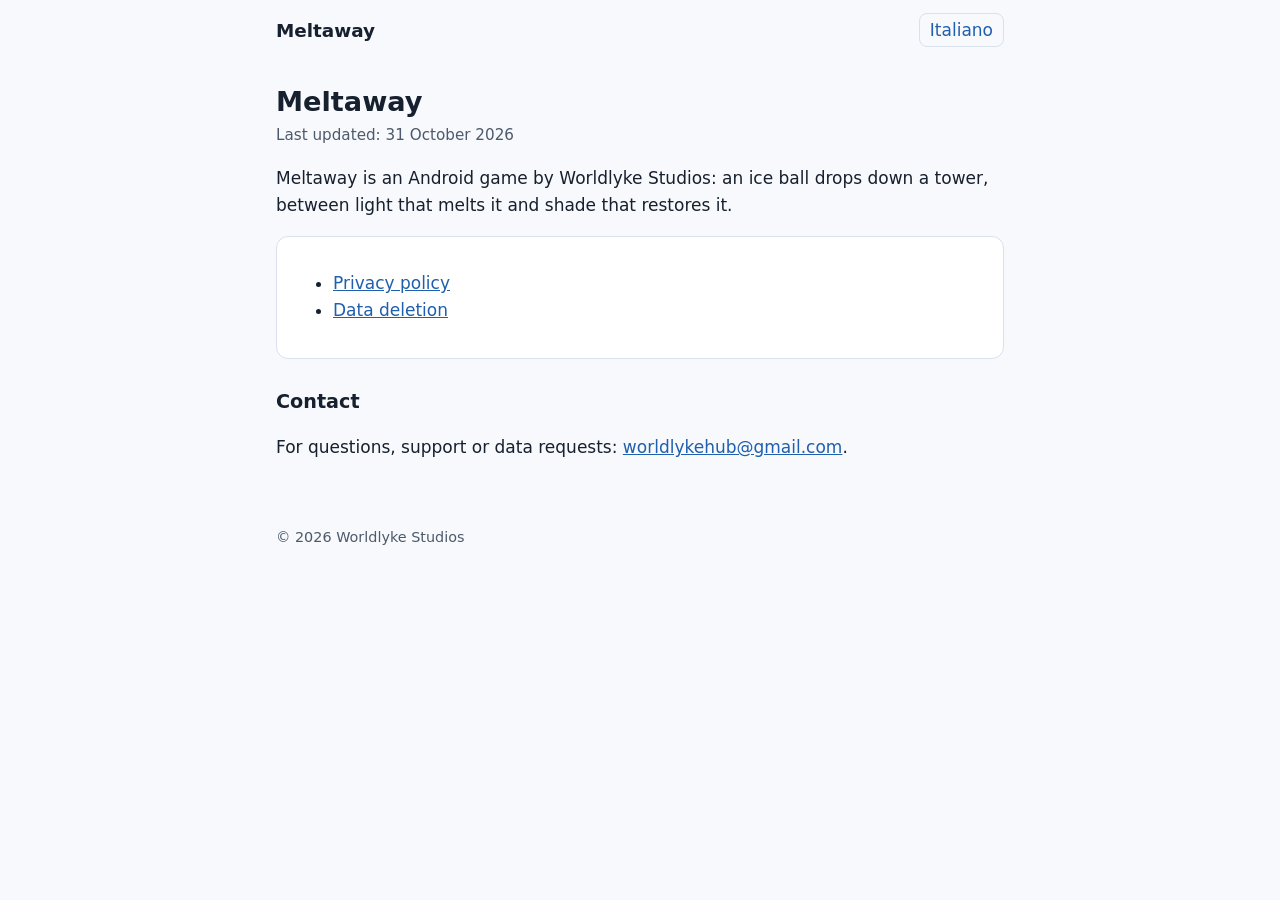
==== en/index.html @ c4e26dc0 "Add files via upload" ====
<!doctype html>
<html lang="en">
<head>
<meta charset="utf-8">
<meta name="viewport" content="width=device-width, initial-scale=1">
<title>Meltaway</title>
<link rel="stylesheet" href="../style.css">
<link rel="alternate" hreflang="it" href="../">
</head>
<body>
<header class="top">
  <a class="home" href="./">Meltaway</a>
  <nav class="lang"><a href="../" hreflang="it" lang="it">Italiano</a></nav>
</header>
<main>
  <h1>Meltaway</h1>
  <p class="updated">Last updated: 31 October 2026</p>
  <p>Meltaway is an Android game by Worldlyke Studios: an ice ball drops down a tower, between light that melts it and shade that restores it.</p>
  <div class="card">
    <ul>
      <li><a href="privacy/">Privacy policy</a></li>
      <li><a href="delete-data/">Data deletion</a></li>
    </ul>
  </div>
  <h2>Contact</h2>
  <p>For questions, support or data requests: <a href="mailto:worldlykehub@gmail.com">worldlykehub@gmail.com</a>.</p>
</main>
<footer>© 2026 Worldlyke Studios</footer>
</body>
</html>
---- style.css ----
/* Meltaway: pagine informative. Un solo foglio di stile, nessuno script. */
:root {
  --bg: #f7f9fc;
  --text: #17202e;
  --muted: #4d5a6b;
  --accent: #1f5fae;
  --card: #ffffff;
  --border: #d9e1ec;
  --todo-bg: #ffe066;
  --todo-text: #3a2a00;
}
@media (prefers-color-scheme: dark) {
  :root {
    --bg: #0e1522;
    --text: #e8eef7;
    --muted: #a9b6c8;
    --accent: #8cc2ff;
    --card: #162033;
    --border: #2a3953;
  }
}
* { box-sizing: border-box; }
html { -webkit-text-size-adjust: 100%; }
body {
  margin: 0;
  background: var(--bg);
  color: var(--text);
  font: 17px/1.6 system-ui, -apple-system, "Segoe UI", Roboto, sans-serif;
}
main { max-width: 760px; margin: 0 auto; padding: 16px 16px 48px; }
header.top {
  display: flex; justify-content: space-between; align-items: center; gap: 12px;
  max-width: 760px; margin: 0 auto; padding: 16px;
}
header.top a.home { font-weight: 700; color: var(--text); text-decoration: none; font-size: 1.15rem; }
nav.lang a { padding: 6px 10px; border: 1px solid var(--border); border-radius: 8px; text-decoration: none; }
h1 { font-size: 1.7rem; line-height: 1.25; margin: 8px 0 4px; }
h2 { font-size: 1.2rem; margin: 28px 0 8px; }
p, li { color: var(--text); }
.updated { color: var(--muted); font-size: 0.95rem; margin-top: 0; }
a { color: var(--accent); }
.card { background: var(--card); border: 1px solid var(--border); border-radius: 12px; padding: 16px; margin: 16px 0; }
table { width: 100%; border-collapse: collapse; font-size: 0.95rem; }
th, td { text-align: left; vertical-align: top; padding: 8px 6px; border-bottom: 1px solid var(--border); }
th { color: var(--muted); font-weight: 600; }
.table-wrap { overflow-x: auto; }
mark.segnaposto { background: var(--todo-bg); color: var(--todo-text); padding: 0 3px; border-radius: 3px; font-weight: 600; }
footer { max-width: 760px; margin: 0 auto; padding: 0 16px 32px; color: var(--muted); font-size: 0.9rem; }
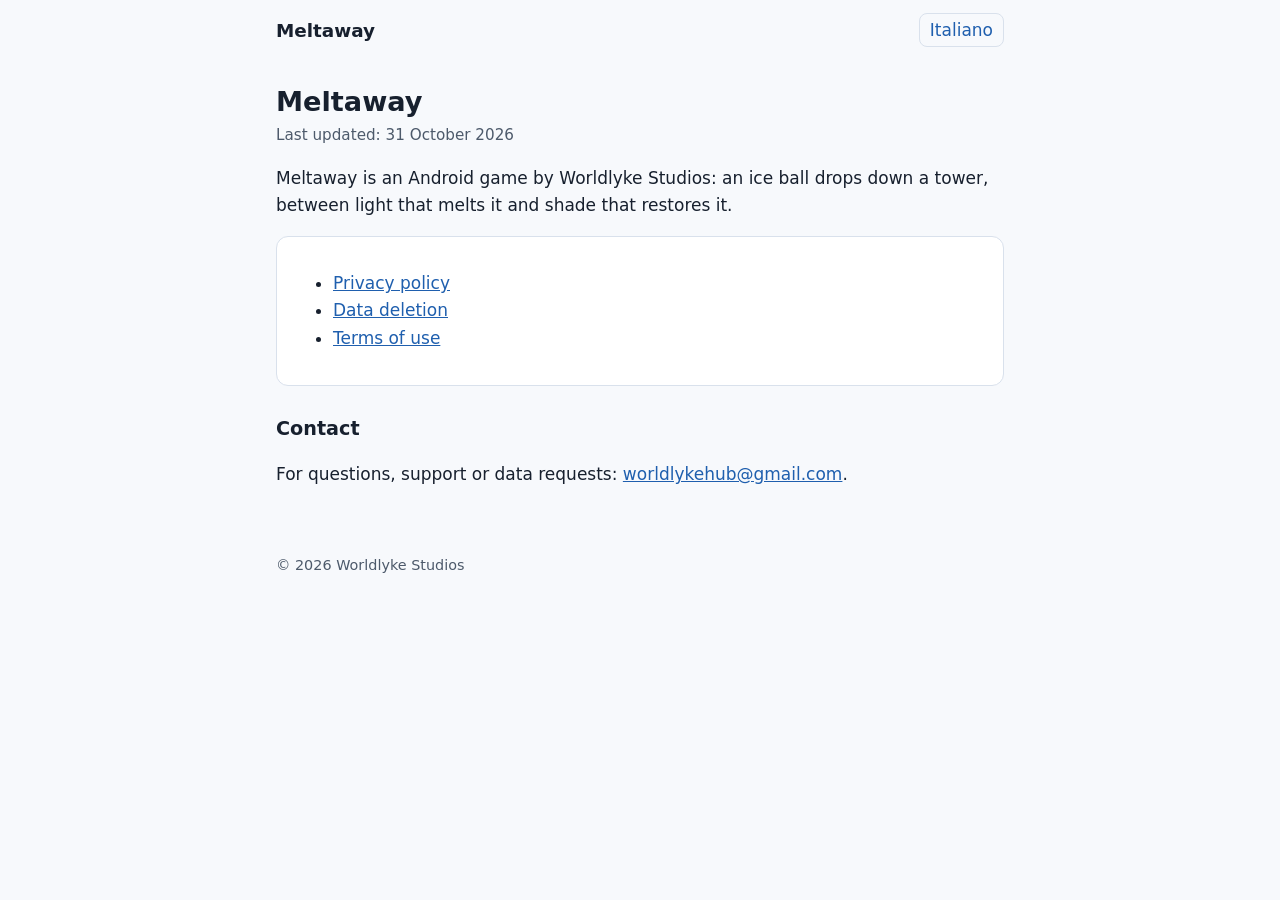
==== commit eda2edac: "Add files via upload" ====
--- a/en/index.html
+++ b/en/index.html
@@ -20,6 +20,7 @@
     <ul>
       <li><a href="privacy/">Privacy policy</a></li>
       <li><a href="delete-data/">Data deletion</a></li>
+      <li><a href="terms/">Terms of use</a></li>
     </ul>
   </div>
   <h2>Contact</h2>
